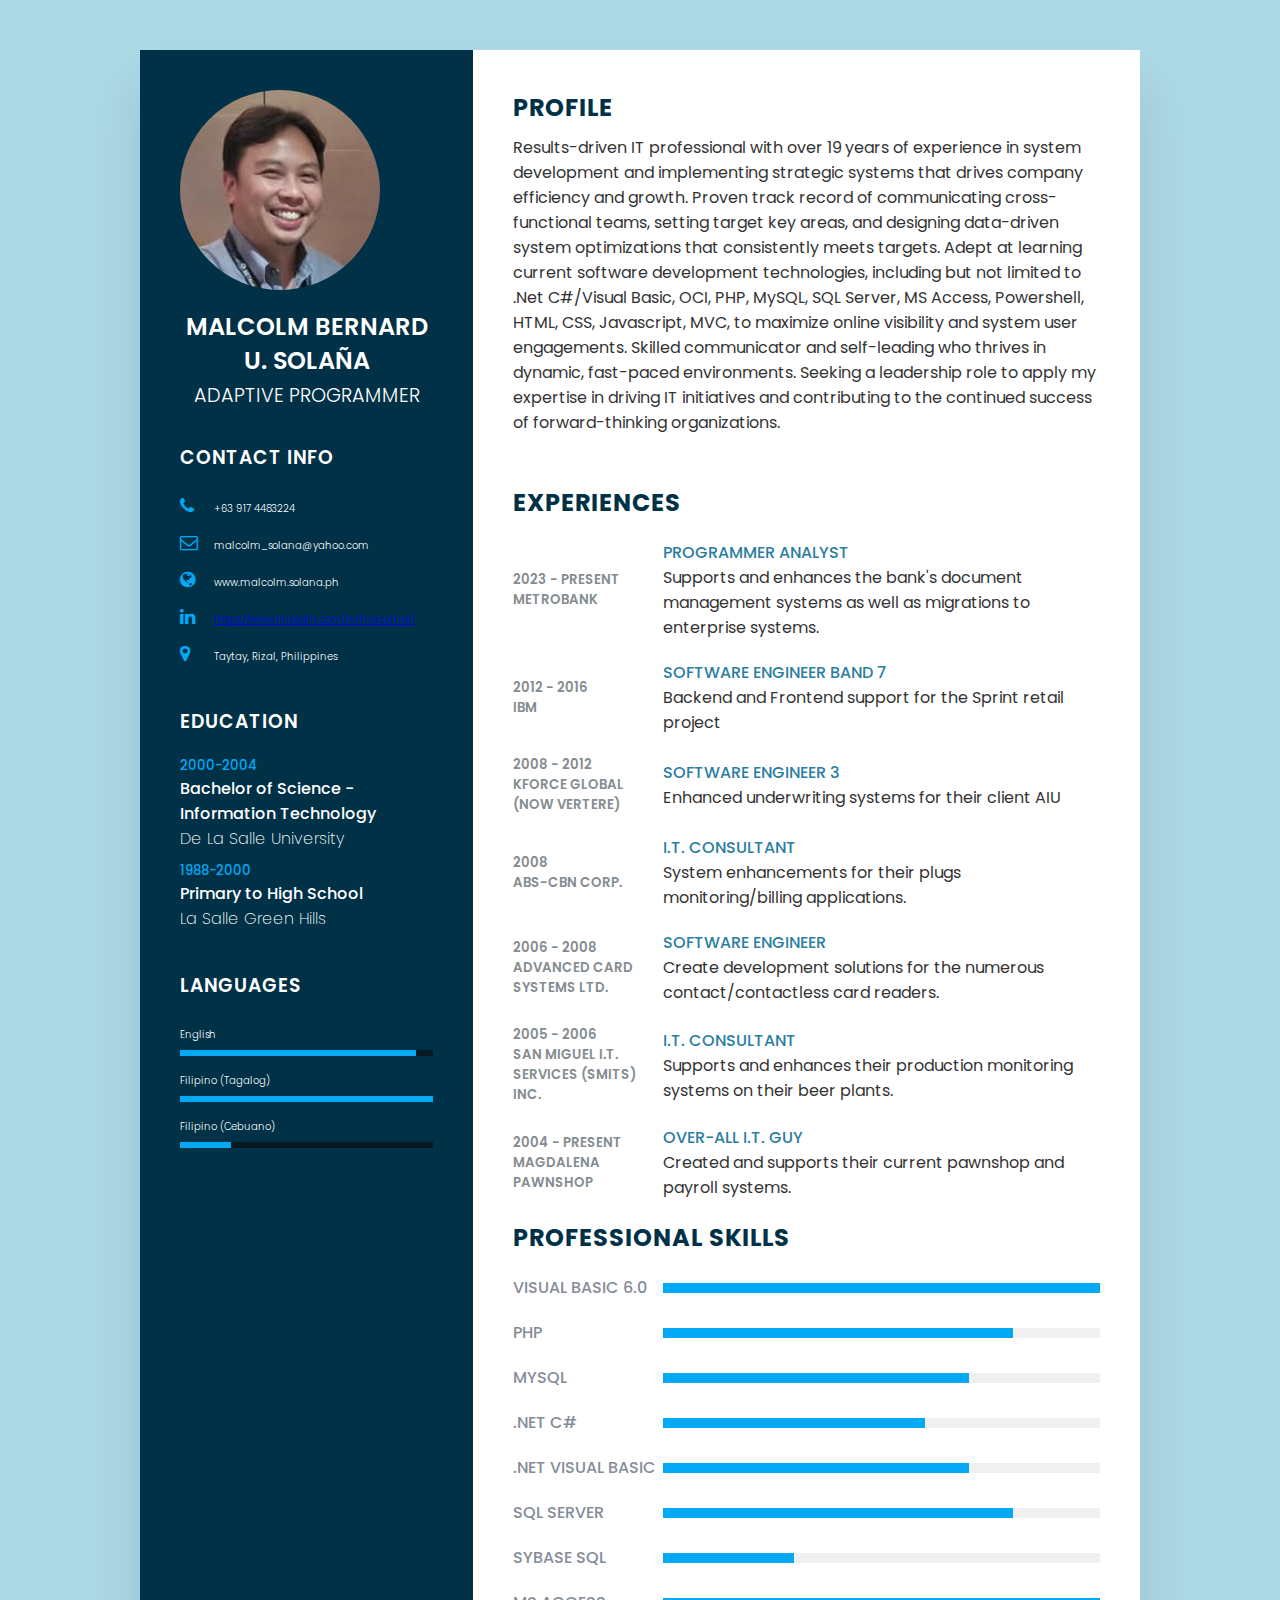
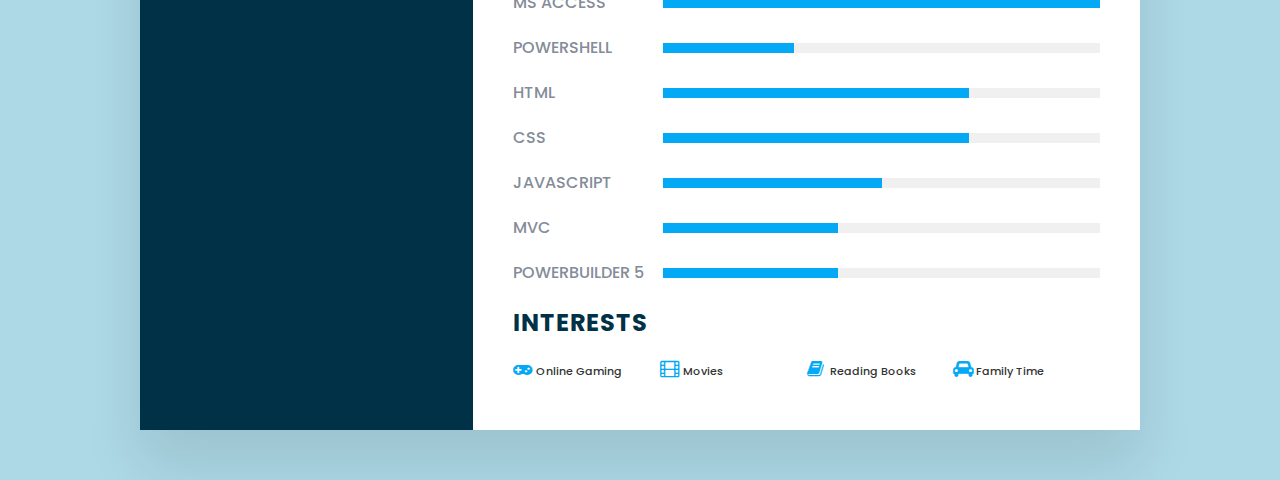
==== main.html @ b15febc3 "Add files via upload" ====
<!DOCTYPE html>
<html>
  <head name="viewport" content="width=device-width, initial-scale=1.0">
    <meta charset="utf-8">
    <title>CV Malcolm Bernard Solaña</title>
    <link rel="stylesheet" href="https://cdnjs.cloudflare.com/ajax/libs/font-awesome/4.7.0/css/font-awesome.css" integrity="sha512-5A8nwdMOWrSz20fDsjczgUidUBR8liPYU+WymTZP1lmY9G6Oc7HlZv156XqnsgNUzTyMefFTcsFH/tnJE/+xBg==" crossorigin="anonymous" referrerpolicy="no-referrer" />
    <link rel="stylesheet" type="text/css" href="style/style.css">
  </head>
  <body>
    <div class="container">
      <div class="left_Side">
        <div class="profileText">
          <div class="imgBx">
            <img src="images/PIC.png">
          </div>
          <h2>Malcolm Bernard U. Solaña<br><span>Adaptive Programmer</span></h2>
        </div>

        <div class="Info">
          <h3 class="title">Contact Info</h3>
          <ul>
            <li>
              <span class="icon"><i class="fa fa-phone" aria-hidden="true"></i>
              </i>
              </span>
              <span class="text">+63 917 4483224</span>
            </li>
            <li>
              <span class="icon"><i class="fa fa-envelope-o" aria-hidden="true"></i>
              </span>
              <span class="text">malcolm_solana@yahoo.com</span>
            </li>
            <li>
              <span class="icon"><i class="fa fa-globe" aria-hidden="true"></i>
              </span>
              <span class="text">www.malcolm.solana.ph</span>
            </li>
            <li>
              <span class="icon"><i class="fa fa-linkedin" aria-hidden="true"></i>
              </span>
              <span class="text"><a href="https://www.linkedin.com/in/macomal/" target="_blank">https://www.linkedin.com/in/macomal/</a></span>
            </li>
            <li>
              <span class="icon"><i class="fa fa-map-marker" aria-hidden="true"></i>
              </span>
              <span class="text">Taytay, Rizal, Philippines</span>
            </li>
          </ul>
        </div>

        <div class="Info">
          <h3 class="title">Education</h3>
          <ul>
            <li>
              <h5>2000-2004</h5>
              <h4>Bachelor of Science - Information Technology</h4>
              <h4>De La Salle University</h4>
            </li>
            <li>
              <h5>1988-2000</h5>
              <h4>Primary to High School</h4>
              <h4>La Salle Green Hills</h4>
            </li>
          </ul>
        </div>

        <div class="Info">
          <h3 class="title">Languages</h3>
          <ul>
            <li>
              <span class="text">English</span>
              <span class="percent">
                <div style="width: 93%;"></div>
              </span>              
            </li>
            <li>
              <span class="text">Filipino (Tagalog)</span>
              <span class="percent">
                <div style="width: 100%;"></div>
              </span>
            </li>
            <li>
              <span class="text">Filipino (Cebuano)</span>
              <span class="percent">
                <div style="width: 20%;"></div>
              </span>
            </li>
          </ul>
        </div>
      </div> <!-- END OF LEFT SIDE-->

      <div class="right_Side">
        <div class="about">
          <h2 class="title2">Profile</h2>
            <p>Results-driven IT professional with over 19 years of experience in system development and implementing strategic systems that drives company efficiency and growth. Proven track record of communicating cross-functional teams, setting target key areas, and designing data-driven system optimizations that consistently meets targets. Adept at learning current software development technologies, including but not limited to .Net C#/Visual Basic, OCI, PHP, MySQL, SQL Server, MS Access, Powershell, HTML, CSS, Javascript, MVC, to maximize online visibility and system user engagements. Skilled communicator and self-leading who thrives in dynamic, fast-paced environments. Seeking a leadership role to apply my expertise in driving IT initiatives and contributing to the continued success of forward-thinking organizations.</p>
        </div>

        <div class="about">
          <h2 class="title2">Experiences</h2>
          <div class="box">
            <div class="year_company">
              <h5>2023 - Present</h5>
              <h5>Metrobank</h5>
            </div>
            <div class="text">
              <h4>Programmer Analyst</h4>
              <p>Supports and enhances the bank's document management systems as well as migrations to enterprise systems.</p>
            </div>
          </div>

          <div class="box">
            <div class="year_company">
              <h5>2012 - 2016</h5>
              <h5>IBM</h5>
            </div>
            <div class="text">
              <h4>Software Engineer Band 7</h4>
              <p>Backend and Frontend support for the Sprint retail project</p>
            </div>
          </div>

          <div class="box">
            <div class="year_company">
              <h5>2008 - 2012</h5>
              <h5>KForce Global (now Vertere)</h5>
            </div>
            <div class="text">
              <h4>Software Engineer 3</h4>
              <p>Enhanced underwriting systems for their client AIU</p>
            </div>
          </div>

          <div class="box">
            <div class="year_company">
              <h5>2008</h5>
              <h5>ABS-CBN Corp.</h5>
            </div>
            <div class="text">
              <h4>I.T. Consultant</h4>
              <p>System enhancements for their plugs monitoring/billing applications.</p>
            </div>
          </div>

          <div class="box">
            <div class="year_company">
              <h5>2006 - 2008</h5>
              <h5>Advanced Card Systems Ltd.</h5>
            </div>
            <div class="text">
              <h4>Software Engineer</h4>
              <p>Create development solutions for the numerous contact/contactless card readers.</p>
            </div>
          </div>

          <div class="box">
            <div class="year_company">
              <h5>2005 - 2006</h5>
              <h5>San Miguel I.T. Services (SMITS) Inc.</h5>
            </div>
            <div class="text">
              <h4>I.T. Consultant</h4>
              <p>Supports and enhances their production monitoring systems on their beer plants.</p>
            </div>
          </div>

          <div class="box">
            <div class="year_company">
              <h5>2004 - Present</h5>
              <h5>Magdalena Pawnshop</h5>
            </div>
            <div class="text">
              <h4>Over-all I.T. guy</h4>
              <p>Created and supports their current pawnshop and payroll systems.</p>
            </div>
          </div>

          <div class="about">
            <h2 class="title2">Professional Skills</h2>
            <div class="box">
              <h4>Visual Basic 6.0</h4>
              <div class="percent">
                <div style="width: 100%;"></div>
              </div>
            </div>
            <div class="box">
              <h4>PHP</h4>
              <div class="percent">
                <div style="width: 80%;"></div>
              </div>
            </div>
            <div class="box">
              <h4>MySQL</h4>
              <div class="percent">
                <div style="width: 70%;"></div>
              </div>
            </div>
            <div class="box">
              <h4>.Net C#</h4>
              <div class="percent">
                <div style="width: 60%;"></div>
              </div>
            </div>
            <div class="box">
              <h4>.Net Visual Basic</h4>
              <div class="percent">
                <div style="width: 70%;"></div>
              </div>
            </div>
            <div class="box">
              <h4>SQL Server</h4>
              <div class="percent">
                <div style="width: 80%;"></div>
              </div>
            </div>
            <div class="box">
              <h4>Sybase SQL</h4>
              <div class="percent">
                <div style="width: 30%;"></div>
              </div>
            </div>
            <div class="box">
              <h4>MS Access</h4>
              <div class="percent">
                <div style="width: 100%;"></div>
              </div>
            </div>
            <div class="box">
              <h4>Powershell</h4>
              <div class="percent">
                <div style="width: 30%;"></div>
              </div>
            </div>
            <div class="box">
              <h4>HTML</h4>
              <div class="percent">
                <div style="width: 70%;"></div>
              </div>
            </div>
            <div class="box">
              <h4>CSS</h4>
              <div class="percent">
                <div style="width: 70%;"></div>
              </div>
            </div>
            <div class="box">
              <h4>Javascript</h4>
              <div class="percent">
                <div style="width: 50%;"></div>
              </div>
            </div>
            <div class="box">
              <h4>MVC</h4>
              <div class="percent">
                <div style="width: 40%;"></div>
              </div>
            </div>
            <div class="box">
              <h4>Powerbuilder 5</h4>
              <div class="percent">
                <div style="width: 40%;"></div>
              </div>
            </div>

            <div class="about">
              <h2 class="title2">Interests</h2>
              <ul>
                <li><i class="fa fa-gamepad" aria-hidden="true"></i>
                  Online Gaming</li>
                <li><i class="fa fa-film" aria-hidden="true"></i>
                  Movies</li>
                <li><i class="fa fa-book" aria-hidden="true"></i>
                  Reading Books</li>
                <li><i class="fa fa-car" aria-hidden="true"></i>
                    Family Time</li>
              </ul>
            </div>

          </div>
        </div>  
      </div>
    </div>
  </body>
</html>
---- style/style.css ----
@import url('https://fonts.googleapis.com/css?family=Poppins:200,300,400,500,600,700,800,900&display=swap');
*{
  margin: 0;
  padding: 0;
  box-sizing: border-box;
  font-family: 'Poppins', sans-serif;
}
body {
  background: lightblue;
  display: flex;
  justify-content: center;
  align-items: center;
  min-height: 100vh;
}
.container
{
  position: relative;
  width: 100%;
  max-width: 1000px;
  min-height: 1000px;
  background: #fff;
  margin: 50px;
  display: grid;
  grid-template-columns: 1fr 2fr;
  box-shadow: 0 35px 55px rgba(0,0,0,0.1);
}
.container .left_Side
{
  position: relative;
  background: #003147;
  padding: 40px;
}
.profileText
{
  position:relative;
  display: flex;
  flex-direction: column;
  align-items: 20px;
  padding-bottom: 1px solid rgba(255,255,255,0.2);
}
.profileText .imgBx
{
  position: relative;
  width: 200px;
  height: 200px;
  border-radius: 50%;
  overflow: hidden;
}
.profileText .imgBx img
{
  position:absolute;
  top: 0;
  left: 0;
  width: 100%;
  height: 100%;
  object-fit: cover;
}
.profileText h2
{
  color: #fff;
  font-size: 1.5em;
  margin-top: 20px;
  text-transform: uppercase;
  text-align: center;
  font-weight: 600;
  line-height: 1.4em;
}
.profileText h2 span
{
  font-size: 0.8em;
  font-weight: 300;
}
.Info
{
  padding-top: 30px;
}
.title
{
  color: #fff;
  text-transform: uppercase;
  font-weight: 600;
  letter-spacing: 1px;
  margin-bottom: 20px;
}
.Info ul
{
  position: relative;
}
.Info ul li
{
  position: relative;
  list-style: none;
  margin: 10px 0;
  cursor: pointer;
}
.Info ul li .icon
{
  display: inline-block;
  width: 30px;
  font-size: 18px;
  color: #03a9f4;
}
.Info ul li span
{
  color: #fff;
  font-weight: 300;
  font-size: 10px;
}
.Info li
{
  margin-bottom: 15px;
}
.Info h5
{
  color: #03a9f4;
  font-weight: 500;
}
.Info h4:nth-child(2)
{
  color: #fff;
  font-weight: 500;
}
.Info h4
{
  color: #fff;
  font-weight: 200;
}
.Info .percent
{
  position: relative;
  width: 100%;
  height: 6px;
  background: #081921;
  display: block;
  margin-top: 5px;
}
.Info .percent div
{
  position: absolute;
  top: 0;
  left: 0;
  height: 100%;
  background: #03a9f4;
}
.container .right_Side
{
  position: relative;
  background: #fff; 
  padding: 40px;
}
.about
{
  margin-bottom: 50px;
}
.about:last-child
{
  margin-bottom: 0;
}
.title2
{
  color: #003147;
  text-transform: uppercase;
  letter-spacing: 1px;
  margin-bottom: 10px;
}
p
{
  color: #333;
}
.about .box
{
  display: flex;
  flex-direction: row;
  margin: 20px 0;
}
.about .box .year_company
{
  min-width: 150px;
}
.about .box .year_company h5
{
  text-transform: uppercase;
  color: #848c90;
  font-weight: 600;
}
.about .box .text h4
{
  text-transform: uppercase;
  color: #2a7da2;
  font-size: 16px;
}
.about .box
{
  position: relative;
  width: 100%;
  display: grid;
  grid-template-columns: 150px 1fr;
  justify-content: center;
  align-items: center;
}
.about .box h4
{
  text-transform: uppercase;
  color: #848c99;
  font-weight: 500;
}
.about .box .percent
{
  position: relative;
  width: 100%;
  height: 10px;
  background: #f0f0f0;
}
.about .box .percent div
{
  position: absolute; 
  top: 0;
  left: 0;
  height: 100%;
  background: #03a9f4;
}
.about ul
{
  display: grid;
  grid-template-columns: repeat(4,1fr);
}
.about ul li
{
  list-style: none;
  color: #333;
  font-weight: 500;
  font-size: 11px;
  margin: 10px 0;
}
.about ul li .fa
{
  color: #03a9f4;
  font-size: 18px;
  width: 20px;
}
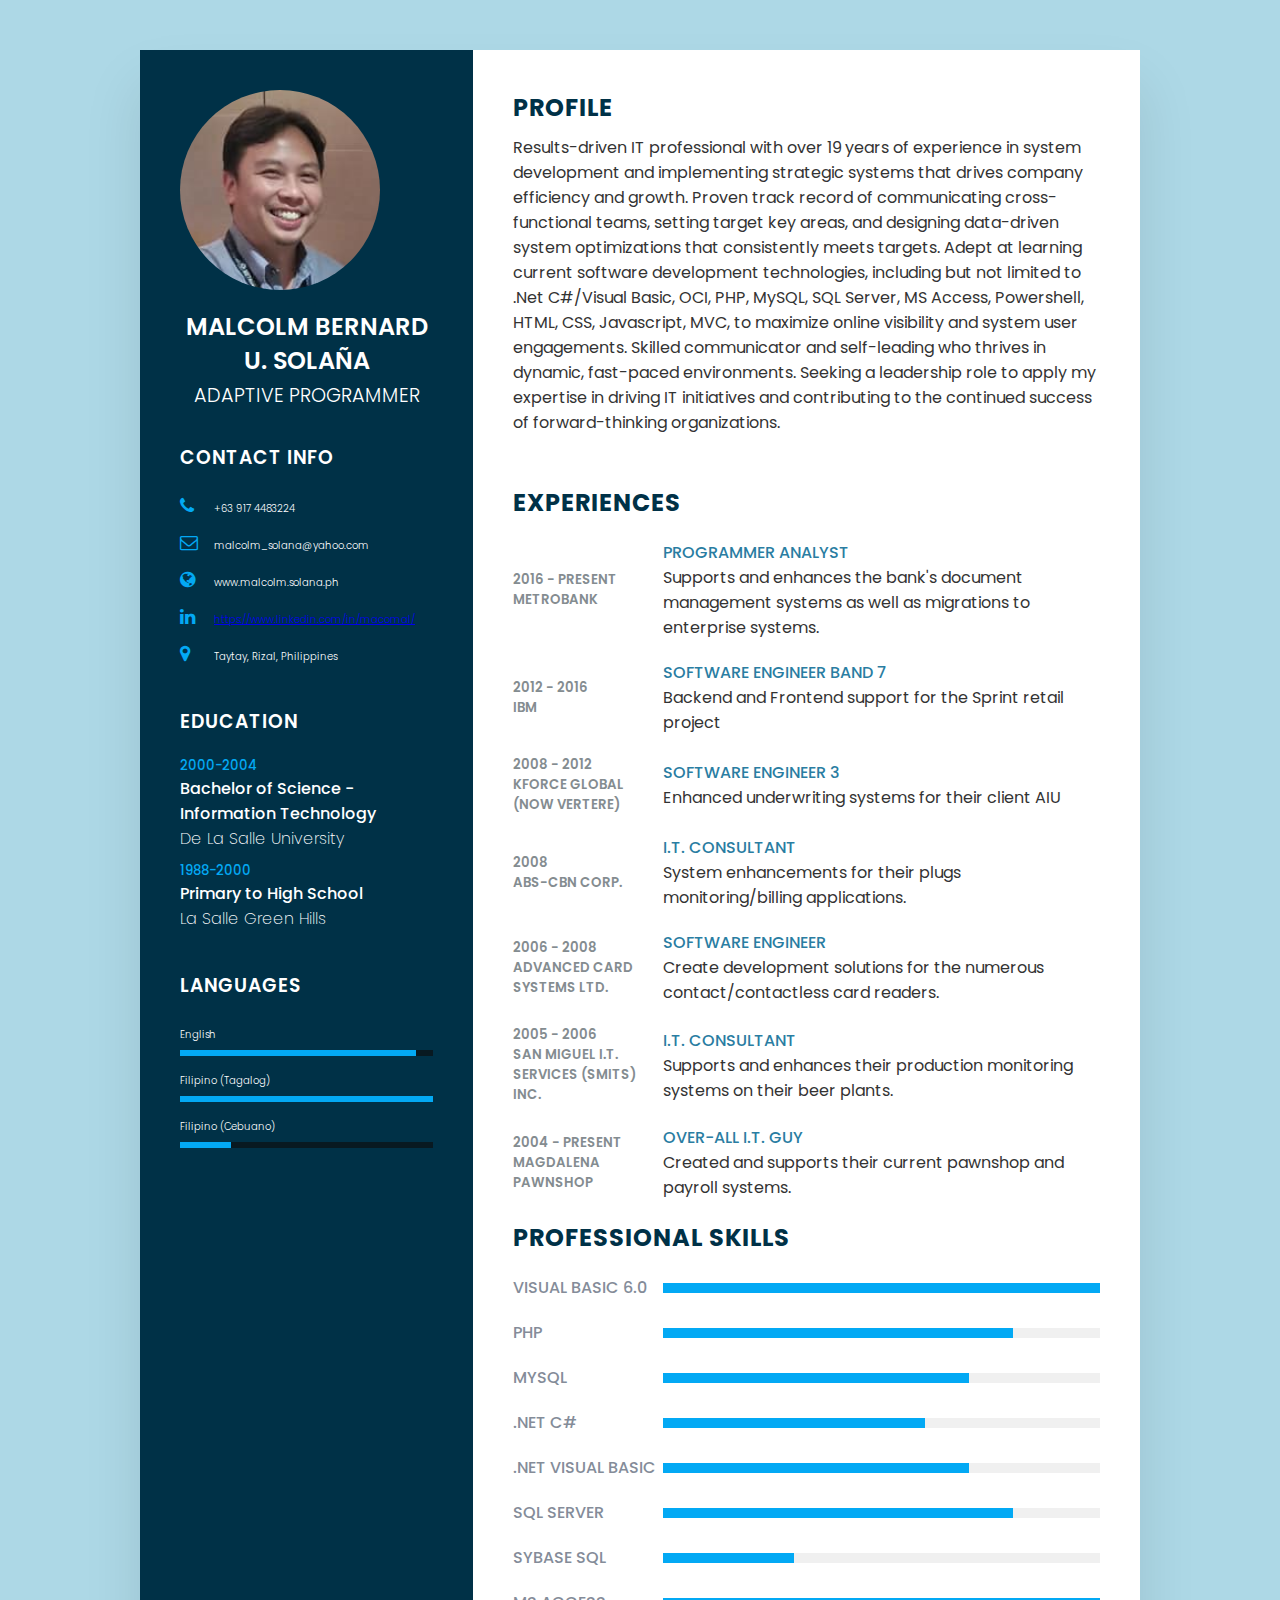
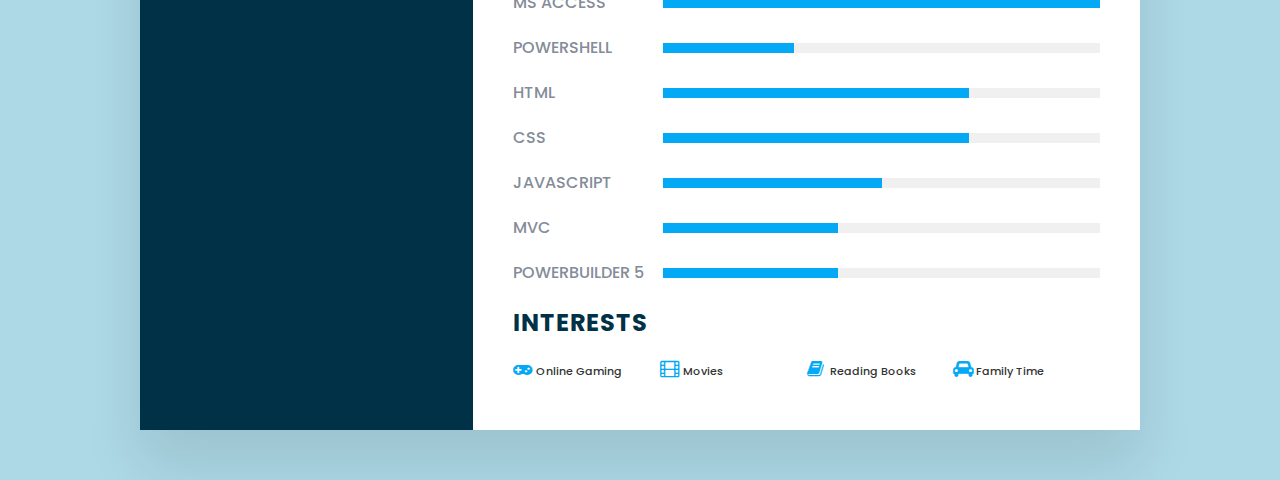
==== commit 936fc5d0: "Add files via upload" ====
--- a/main.html
+++ b/main.html
@@ -99,7 +99,7 @@
           <h2 class="title2">Experiences</h2>
           <div class="box">
             <div class="year_company">
-              <h5>2023 - Present</h5>
+              <h5>2016 - Present</h5>
               <h5>Metrobank</h5>
             </div>
             <div class="text">
